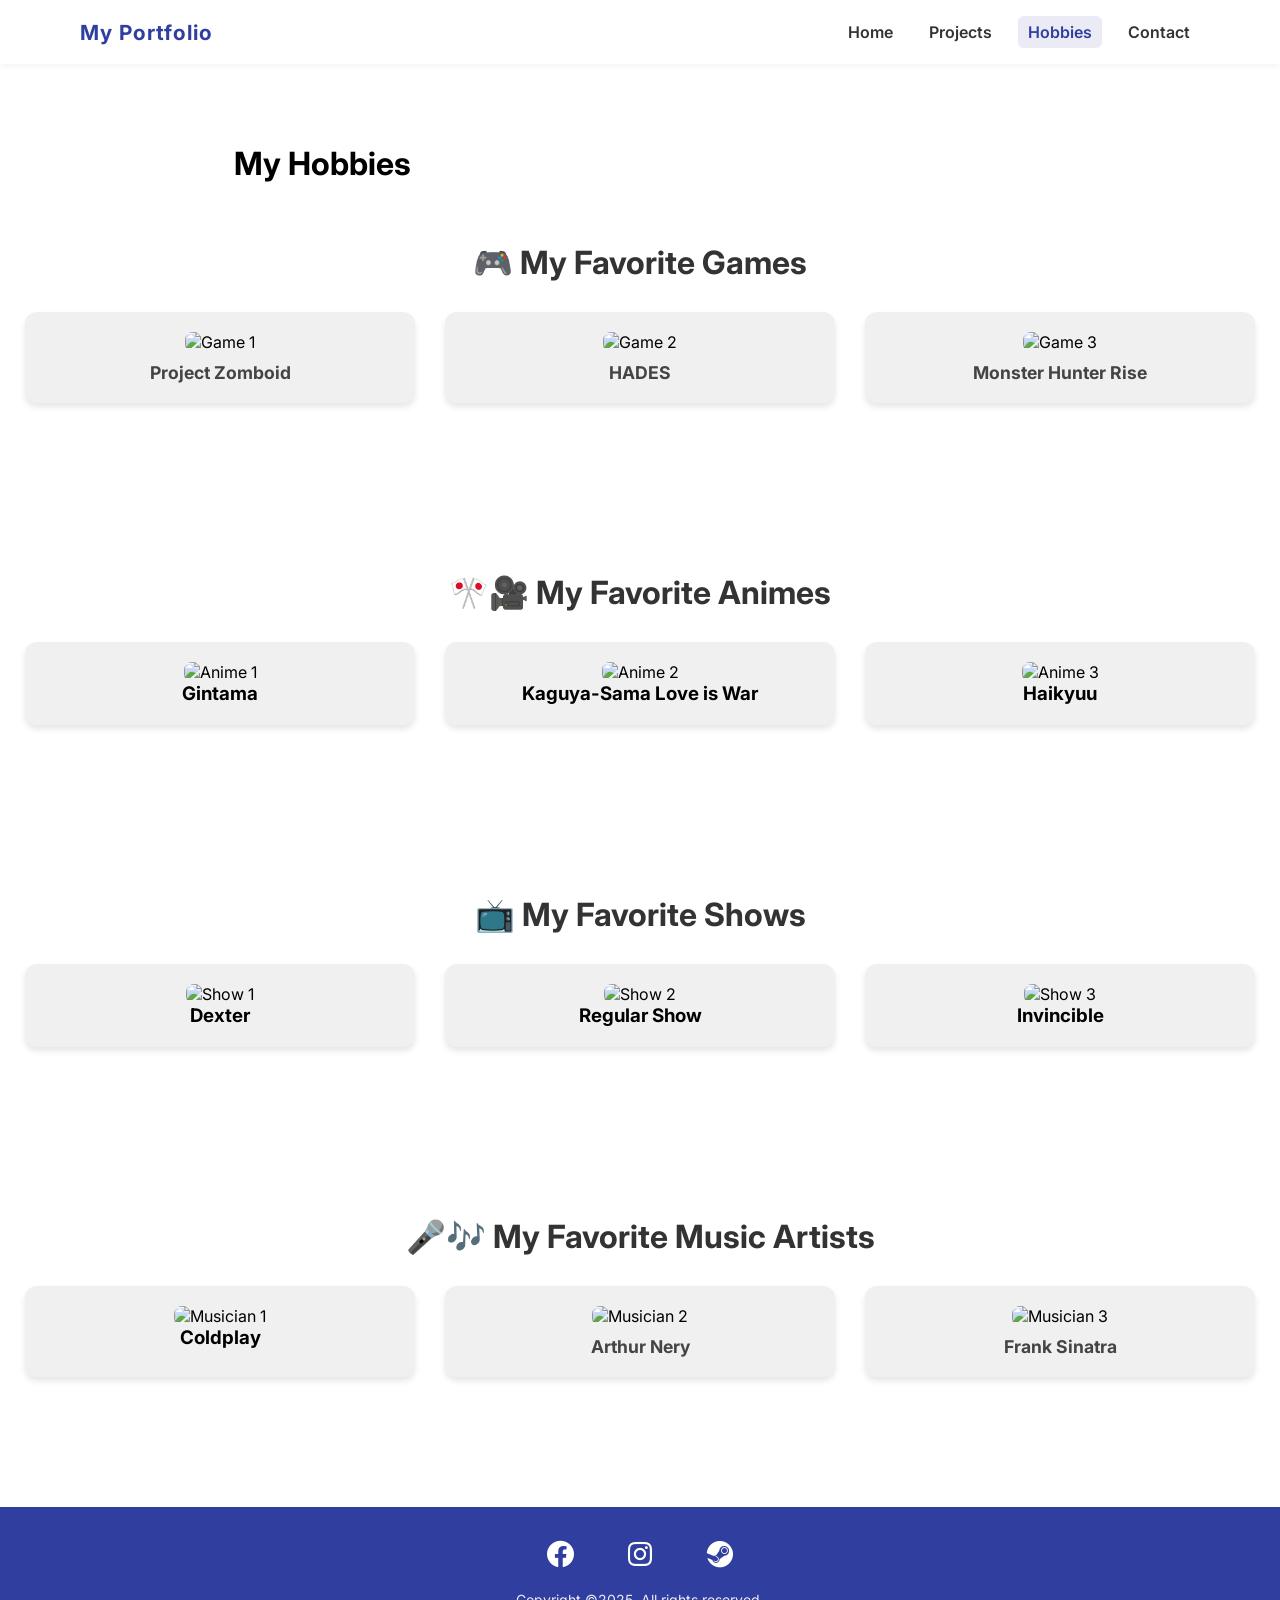
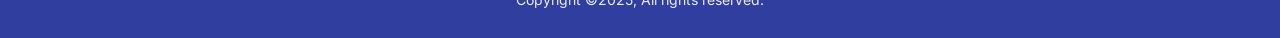
==== hobbies.html @ 92c13072 "Add files via upload" ====
<!DOCTYPE html>
<html lang="en">
<head>
    <meta charset="UTF-8">
    <meta name="viewport" content="width=device-width, initial-scale=1.0">
    <link href='https://unpkg.com/boxicons@2.1.4/css/boxicons.min.css' rel='stylesheet'>
    <link rel="stylesheet" href="style.css">
    <title>Hobbies | Jon Renzo</title>
</head>


<body class="hobbies-page">

    <nav>
        <div class="my-portfolio">
            <a href="#">My Portfolio</a>
        </div>
        <div class="nav-links">
            <a href="index.html">Home</a>
            <a href="projects.html">Projects</a>
            <a class="selected" href="hobbies.html">Hobbies</a>
            <a href="contact.html">Contact</a>
        </div>
    </nav>
    
    <main>
        
        <h1 class="page-title">My Hobbies</h1>
        
        <section class="games-section">
        
        <h2 class="games-title">🎮 My Favorite Games</h2>
        
        <div class="games-container">
            <div class="game-card">
                <img src="Hobbies-Image/PROJECT-ZOMBOID.jpg" alt="Game 1">
                <h3>Project Zomboid</h3>
            </div>

            <div class="game-card">
                <img src="Hobbies-Image/HADES1.jpg" alt="Game 2">
                <h3>HADES</h3>
            </div>

            <div class="game-card">
                <img src="Hobbies-Image/MH-Rise.jpg" alt="Game 3">
                <h3>Monster Hunter Rise</h3>
            </div>
        </div>

        </section>

        <section class="anime-section">
        
        <h2 class="anime-title">🎌🎥 My Favorite Animes</h2>
        
        <div class="anime-container">
            <div class="anime-card">
                <img src="Hobbies-Image/Gintama.jpg" alt="Anime 1">
                <h3>Gintama</h3>
            </div>

            <div class="anime-card">
                <img src="Hobbies-Image/Kaguya-Sama.jpg" alt="Anime 2">
                <h3>Kaguya-Sama Love is War</h3>
            </div>

            <div class="anime-card">
                <img src="Hobbies-Image/Haikyuu.jpg" alt="Anime 3">
                <h3>Haikyuu</h3>
            </div>
        </div>

        </section>

        <section class="shows-section">
        
        <h2 class="shows-title">📺 My Favorite Shows</h2>
        
        <div class="shows-container">
            <div class="shows-card">
                <img src="Hobbies-Image/DEXTER-Poster2.jpg" alt="Show 1">
                <h3>Dexter</h3>
            </div>

            <div class="shows-card">
                <img src="Hobbies-Image/RegularShow.webp" alt="Show 2">
                <h3>Regular Show</h3>
            </div>

            <div class="shows-card">
                <img src="Hobbies-Image/Invincible.webp" alt="Show 3">
                <h3>Invincible</h3>
            </div>
        </div>

        </section>

        <section class="musicians-section">
        
        <h2 class="musicians-title">🎤🎶 My Favorite Music Artists</h2>
        
        <div class="musicians-container">
            <div class="shows-card">
                <img src="Hobbies-Image/Coldplay.jpg" alt="Musician 1">
                <h3>Coldplay</h3>
            </div>

            <div class="musicians-card">
                <img src="Hobbies-Image/Arthur-Nery4.jpg" alt="Musician 2">
                <h3>Arthur Nery</h3>
            </div>

            <div class="musicians-card">
                <img src="Hobbies-Image/Frank-Sinatra.jpg" alt="Musician 3">
                <h3>Frank Sinatra</h3>
            </div>
        </div>

        </section>
        
    </main>
    

    <footer>
    <div class="socials">
        <a href="https://www.facebook.com/jonrenzo.penaverde.1" target="_blank" rel="noopener noreferrer">
            <i class='bx bxl-facebook-circle'></i>
        </a>
        <a href="https://www.instagram.com/jon.renz0/" target="_blank" rel="noopener noreferrer">
            <i class='bx bxl-instagram'></i>
        </a>
        <a href="https://steamcommunity.com/profiles/76561199175559128/" target="_blank" rel="noopener noreferrer">
            <i class='bx bxl-steam'></i>
        </a>
    </div>
    <p>Copyright ©2025, All rights reserved.</p>
    </footer>

</body>
</html>
---- style.css ----
@import url('https://fonts.googleapis.com/css2?family=Inter:ital,opsz,wght@0,14..32,100..900;1,14..32,100..900&display=swap');
html, body {
    height: 100%;
}

body {
    display: flex;
    flex-direction: column;
    min-height: 100vh;
}

main .content, .games-section {
    flex: 1;
}

* {
    margin: 0;
    padding: 0;
    box-sizing: 0;
    font-family: 'Inter', sans-serif;
}

a {
    text-decoration: none;
    color: #000;
}

nav {
    padding: 16px 80px;   
    background-color: #fff;
    display: flex;
    justify-content: space-between;
    align-items: center;
    font-weight: 600;
    box-shadow: 0 2px 6px rgba(0,0,0,0.05);
}

nav .my-portfolio a {
    font-size: 1.3rem;
    font-weight: bold;
    color: #303f9f;
    text-decoration: none;
    letter-spacing: 1px;
}

nav .nav-links {
    display: flex;
    gap: 16px;
}

nav .nav-links a {
    text-decoration: none;
    color: #333;
    padding: 6px 10px;
    border-radius: 6px;
    transition: all 0.3s ease;
}

nav .nav-links a:hover,
nav .nav-links a.selected {
    color: #303f9f;
    background-color: rgba(48, 63, 159, 0.1); 
}

@media (max-width: 768px) {
    nav {
        flex-direction: column;
        align-items: flex-start;
        padding: 16px 20px;
    }

    nav .nav-links {
        margin-top: 10px;
        flex-wrap: wrap;
        gap: 10px;
    }
}


.main {
    margin-top: 250px;
    margin-bottom: 300px;
    padding: 0 100px;
    display: flex;
    align-items: center;
    justify-content: center;
    gap: 60px;
    height: calc(100vh - 80px);
    flex-wrap: wrap; 
    text-align: left;
}

.main .info h1 {
    font-size: 48px;
    line-height: 1.2;
    margin-bottom: 20px;
}

.main .info p {
    font-size: 18px;
    line-height: 1.6;
    color: #555;
    max-width: 500px;
    margin-bottom: 20px;
}

.main .info button {
    padding: 12px 36px;
    background: #303f9f;
    border: none;
    border-radius: 8px;
    color: #fff;
    font-size: 16px;
    cursor: pointer;
    transition: all 0.3s ease;
    box-shadow: 0 4px 10px rgba(0,0,0,0.2);
}

.main .info button:hover {
    background: #1a237e;
    transform: scale(1.05);
}

.main img {
    width: 350px;
    border-radius: 50%;
    border: 4px solid #2b2929;
    box-shadow: 0 6px 20px rgba(0,0,0,0.2);
}

.about-content {
    background-color: #dbedf2;
    padding: 80px 15%;
    display: flex;
    gap: 30px;
    margin-bottom: 150px;
}

.about-container {
    display: flex;            
    align-items: center;   
    gap: 60px;
    max-width: 1200px;                 
}

.about-container img {
    width: 300px;
    border-radius: 12px;
    box-shadow: 0 8px 20px rgba(0,0,0,0.15);
    transition: transform 0.3s ease;
}

.about-container img:hover {
    transform: scale(1.05);
}

.about-me h2 {
    font-size: 2.2rem;
    color: #303f9f;
    margin-bottom: 20px;
    position: relative;
}

.about-me p {
    font-size: 1.1rem;
    line-height: 1.8;
    color: #444;
    max-width: 600px;
}

footer {
    background: #303f9f;
    padding: 30px 20px;    
    text-align: center;
    color: white;
    margin-top: auto;
}

footer .socials {
    margin-bottom: 15px;   
}

footer .socials i {
    font-size: 32px;        
    margin: 0 12px;
    cursor: pointer;
    transition: color 0.3s;
}

footer .socials i:hover {
    color: #76c8f8;
}

footer .socials a {
    color: inherit;         
    text-decoration: none;  
    margin: 0 8px;
    font-size: 32px;
    transition: color 0.3s ease;
}

footer .socials a:hover {
    color: #76c8f8;          
}


footer p {
    font-size: 14px;        
    opacity: 0.9;          
    margin: 0;             
}

.contact-footer {

}


.separator h4 {
    font-size: h4;
    font-weight: 400;
}

.separator {
    padding: 20px 148px 0;
}

.separator h4 {
    margin-bottom: 30px;
}

.featured {
    padding: 40px 290px 50px;
}

.featured .item,
.project-list .item {
    display: flex;
    gap: 30px;
    margin-bottom: 30px;
    padding-bottom: 30px;
    border-bottom: 2px solid #e0e0e0;
}

.featured .item img, 
.project-list .item img { 
    width: 350px;
    height: 200px;
    border-radius: 6px;
    object-fit: cover;
}

.featured .item .details h3,
.project-list .item .details h3 {
    font-size: 30px;
    margin-bottom: 16px;
}

.project-list .item .details h3 a {
    color: #333; 
    text-decoration: none;
    transition: color 0.3s ease;
}

.project-list .item .details h3 a:hover {
    color: #303f9f; 
}


.featured .item .details .item-info,
.project-list .item .details .item-info{
    display: flex;
    align-items: center;
    gap: 20px;
    margin-bottom: 20px;
}

.featured .item .details .item-info .year-badge,
.project-list .item .details .item-info .year-badge {
    background-color: #303f9f;
    padding: 2px 14px;
    color: #fff;
    border-radius: 16px;
    font-size: 14px;
    font-weight: bold;
}

.featured .item .details .item-info h4,
.project-list .item .details .item-info h4 {
    background: #f5f5f5;
    padding: 2px 10px;
    border-radius: 10px;
    font-size: 14px;
    color: #555;
}

.featured .item .details p
.project-list .item .details p {
    width: 700px;
    text-align: justify;
}

.featured button {
    padding: 10px 30px;
    background: #303f9f;
    border: none;
    border-radius: 8px;
    color: #fff;
    font-size: 16px;
    cursor: pointer;
    transition: all 0.3s ease;
    box-shadow: 0 4px 10px rgba(0,0,0,0.2);
}

.featured button:hover {
    background: #1a237e;
    transform: scale(1.05);
}

.button-container {
    display: flex;
    justify-content: center;
}


.page-title {
    padding: 80px 234px 20px;
    width: 100%;
}

.page-title2 {
    display: flex;
    align-items: center;
    justify-content: center;
    padding: 40px 250px 20px;
}

.content {
    padding: 30px 148px 60px;
    display: flex;
    flex-direction: column;
    align-items: center;
}

body .hobbies-page {
    min-height: 100vh;
    display: flex;
    flex-direction: column;
}

footer .hobbies-footer {
    margin-top: 0;
}

.games-section,
.shows-section,
.anime-section,
.musicians-section {
    text-align: center;
    padding: 40px 20px 100px;
    background: #ffffff;
    margin-bottom: 30px;
}

.games-title,
.shows-title,
.anime-title,
.musicians-title {
    font-size: 2rem;
    margin-bottom: 30px;
    color: #333;
}

.games-container,
.shows-container,
.anime-container,
.musicians-container {
    display: flex;
    justify-content: center;
    gap: 30px;
    flex-wrap: wrap;
    }

.game-card,
.shows-card,
.anime-card,
.musicians-card {
  background: #f0f0f0;
  border-radius: 12px;
  box-shadow: 0 4px 6px rgba(0,0,0,0.1);
  padding: 20px;
  width: 350px;
  transition: transform 0.2s ease;
}

.game-card:hover,
.shows-card:hover,
.anime-card:hover,
.musicians-card:hover {
    transform: scale(1.05);
}

.game-card img,
.shows-card img,
.anime-card img,
.musicians-card img {
    width: 100%;
    height: auto;
    border-radius: 8px;
}

.game-card h3,
.shows-card h3
.anime-card h3,
.musicians-card h3 {
    margin-top: 10px;
    font-size: 1.1rem;
    color: #444;
}

input {
    background-color: white;
    border-color: black;
    width: 70%;
    margin-left: 12%;
    font-size: 20px;
    padding: 16px 16px;
    border-radius: 10px;
    margin-bottom: 20px;
}

input:focus-within {
    outline: none;
    border-color: #5bd183;
    border-width: 3px;
}

textarea {
    background-color: white;
    border-color: black;
    width: 70%;
    margin-left: 12%;
    font-size: 20px;
    padding: 16px 16px;
    border-radius: 10px;
    margin-bottom: 25px;
}

textarea:focus-within {
    outline: none;
    border-color: #5bd183;
    border-width: 3px;
}

.contact-button button {
    display: flex;
    margin: auto;
    margin-bottom: 170px;
    padding: 10px 30px;
    background: #303f9f;
    border: none;
    border-radius: 8px;
    color: #fff;
    font-size: 16px;
    cursor: pointer;
    transition: all 0.3s ease;
    box-shadow: 0 4px 10px rgba(0,0,0,0.2);
}

.contact-button button:hover {
    background: #1a237e;
    transform: scale(1.05);
}
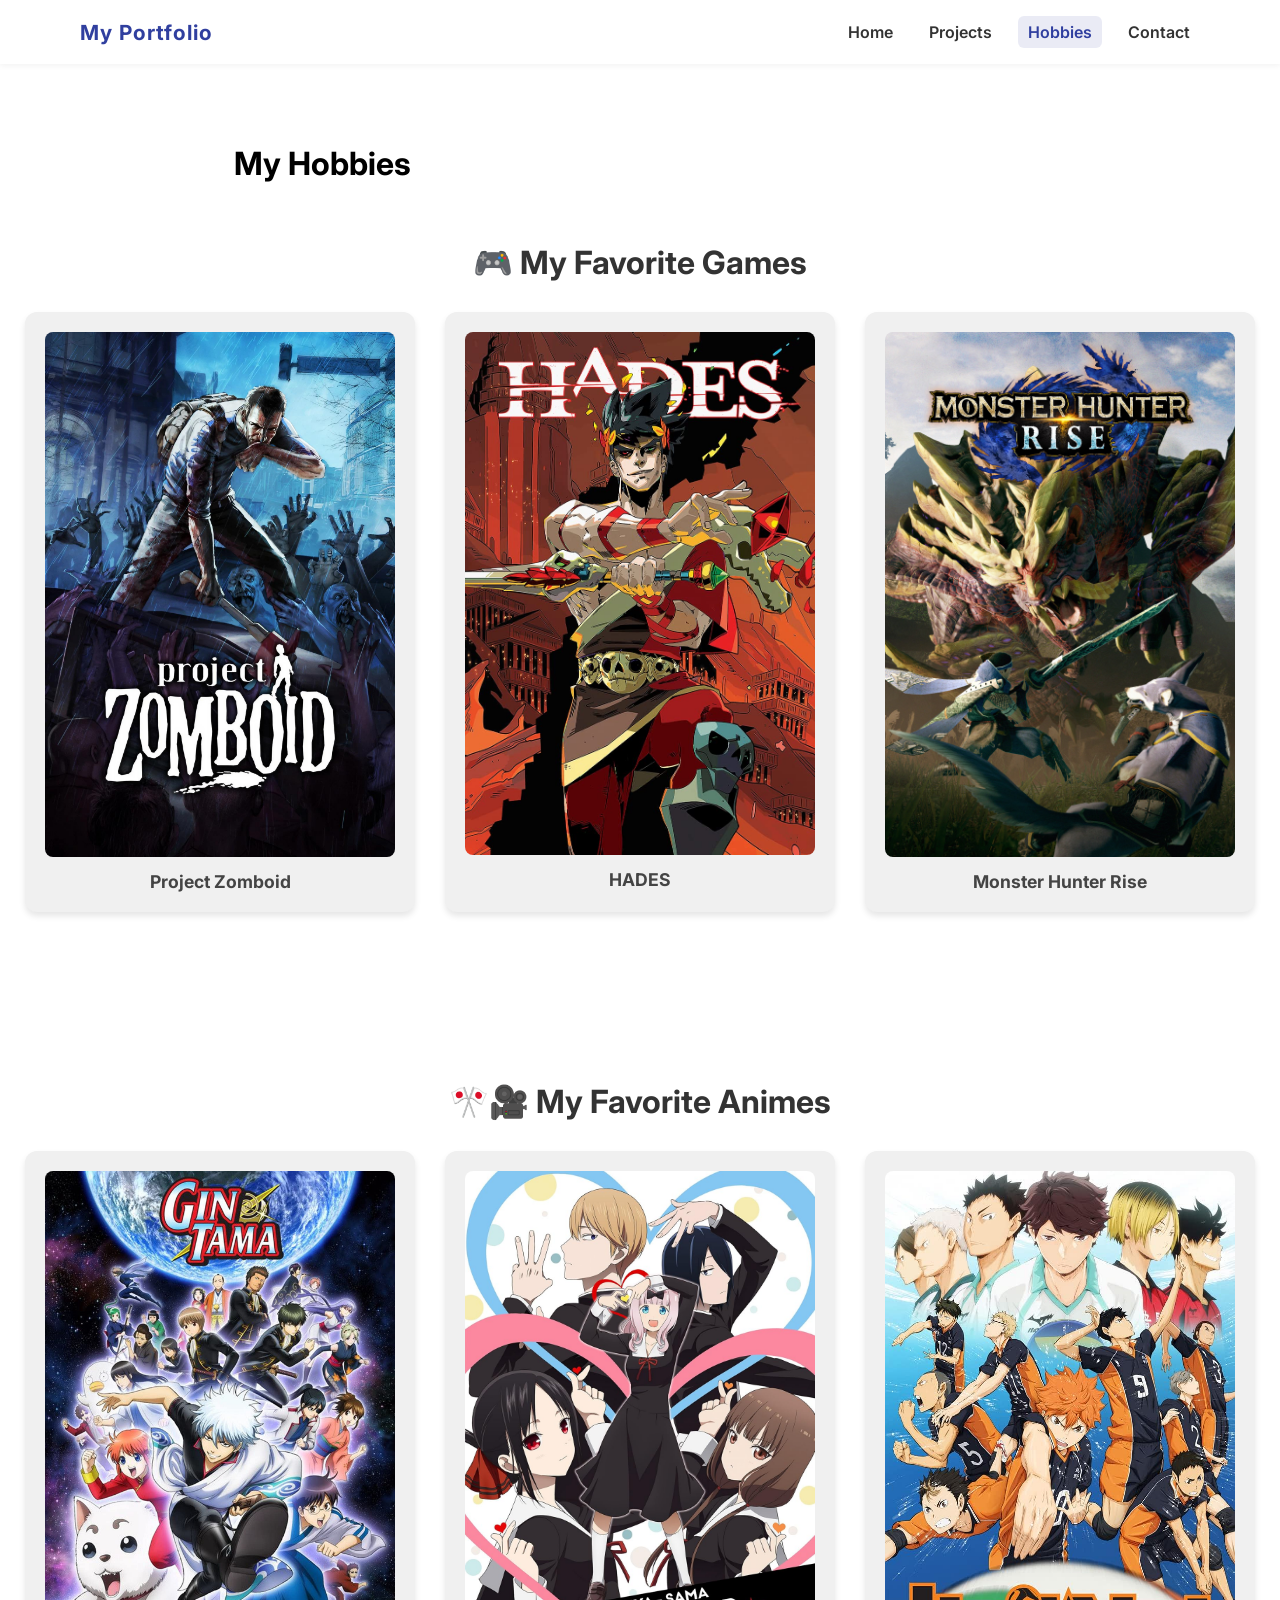
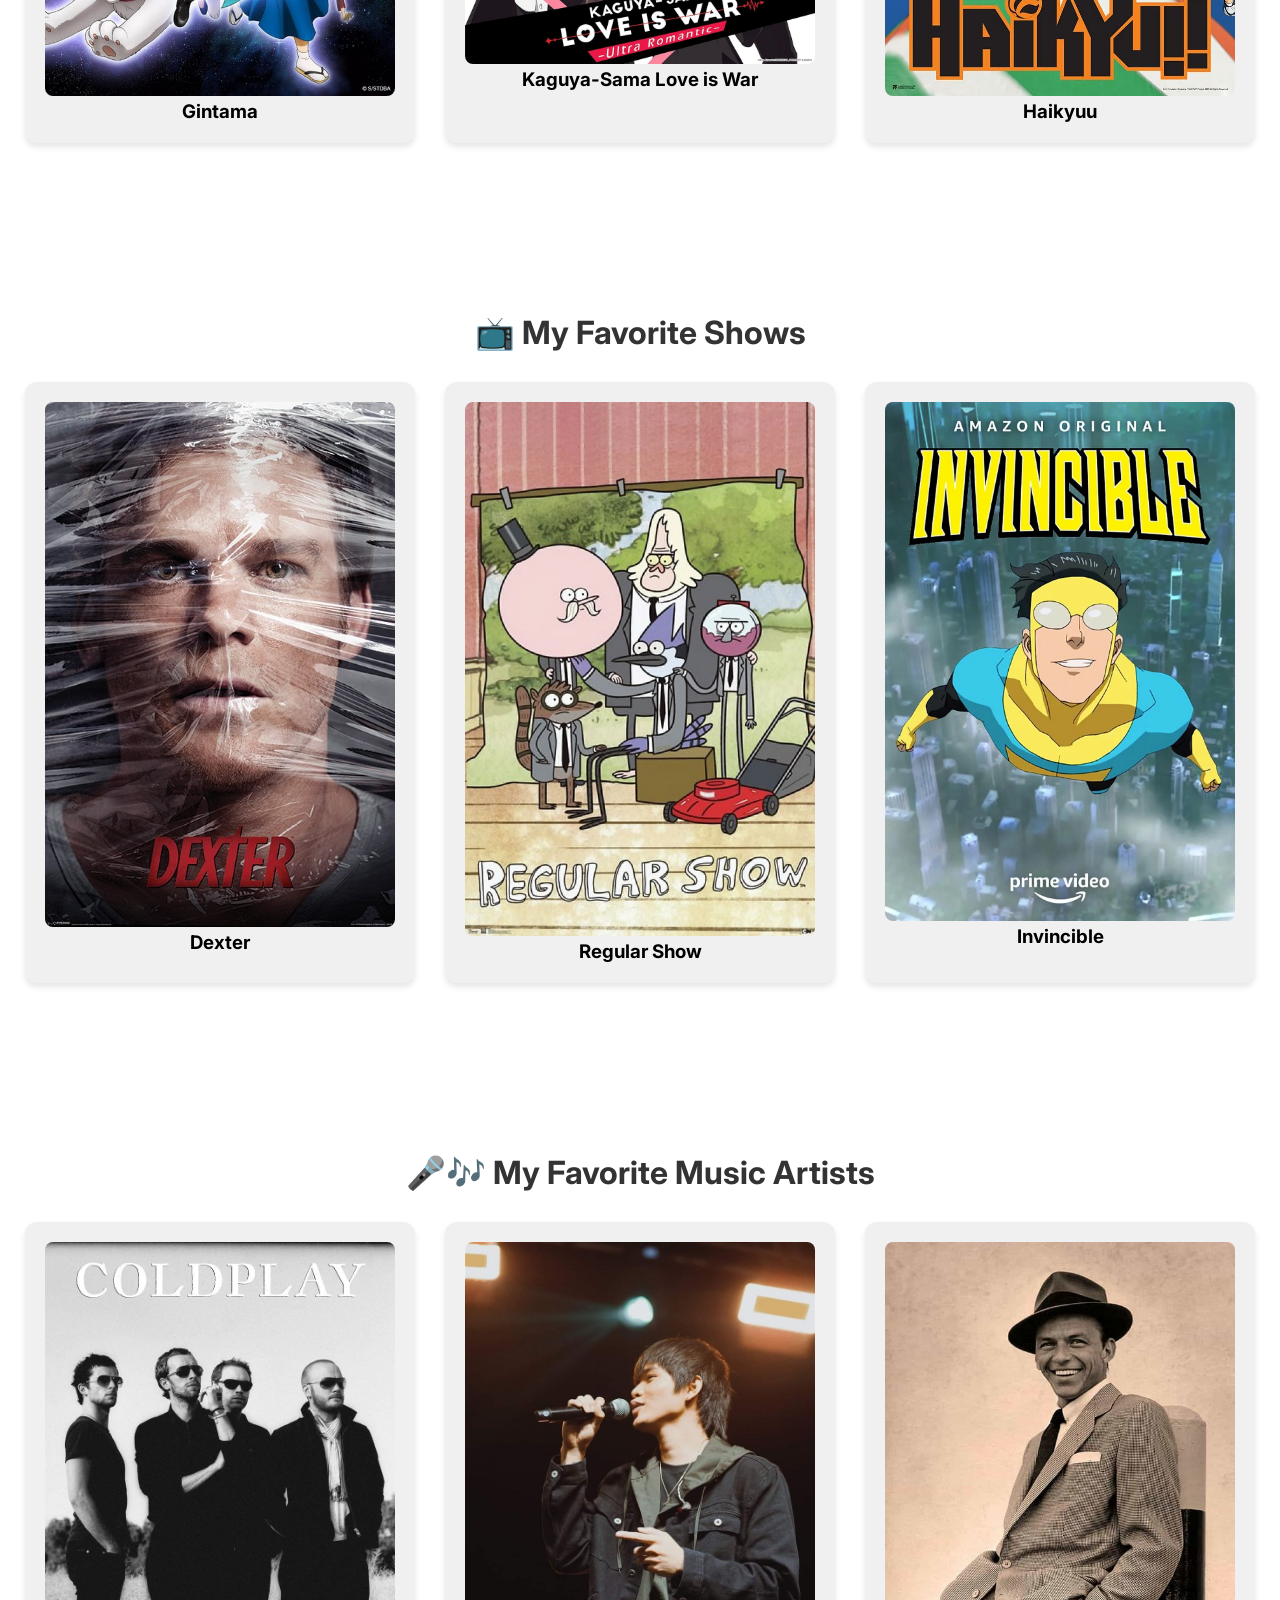
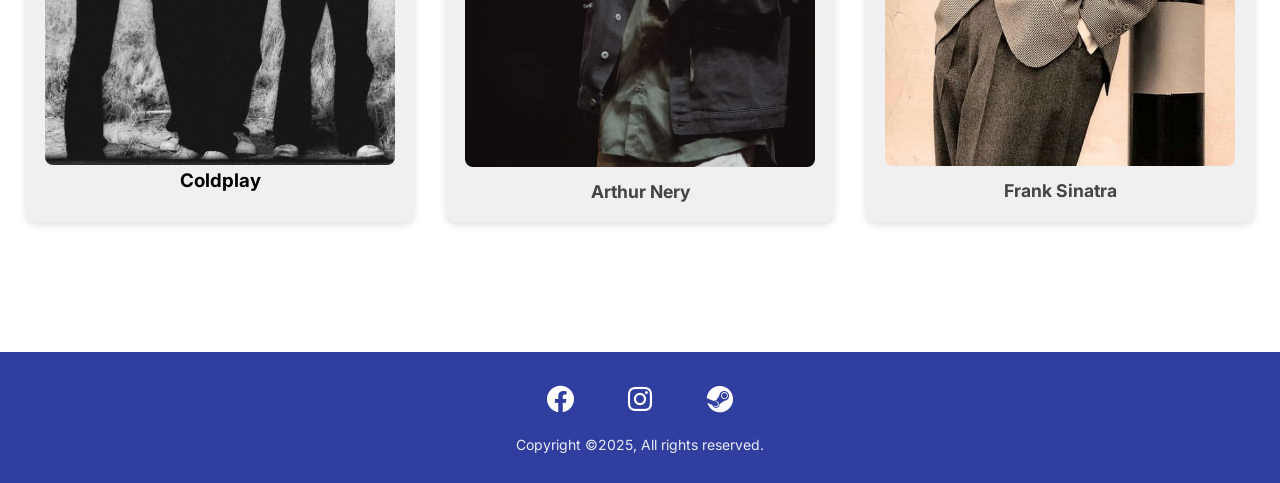
==== commit c35716c4: "Update hobbies.html" ====
--- a/hobbies.html
+++ b/hobbies.html
@@ -79,7 +79,7 @@
         
         <div class="shows-container">
             <div class="shows-card">
-                <img src="Hobbies-Image/DEXTER-Poster2.jpg" alt="Show 1">
+                <img src="Hobbies-Image/Dexter-Poster2.jpg" alt="Show 1">
                 <h3>Dexter</h3>
             </div>
 
@@ -138,4 +138,5 @@
     </footer>
 
 </body>
-</html>+
+</html>
